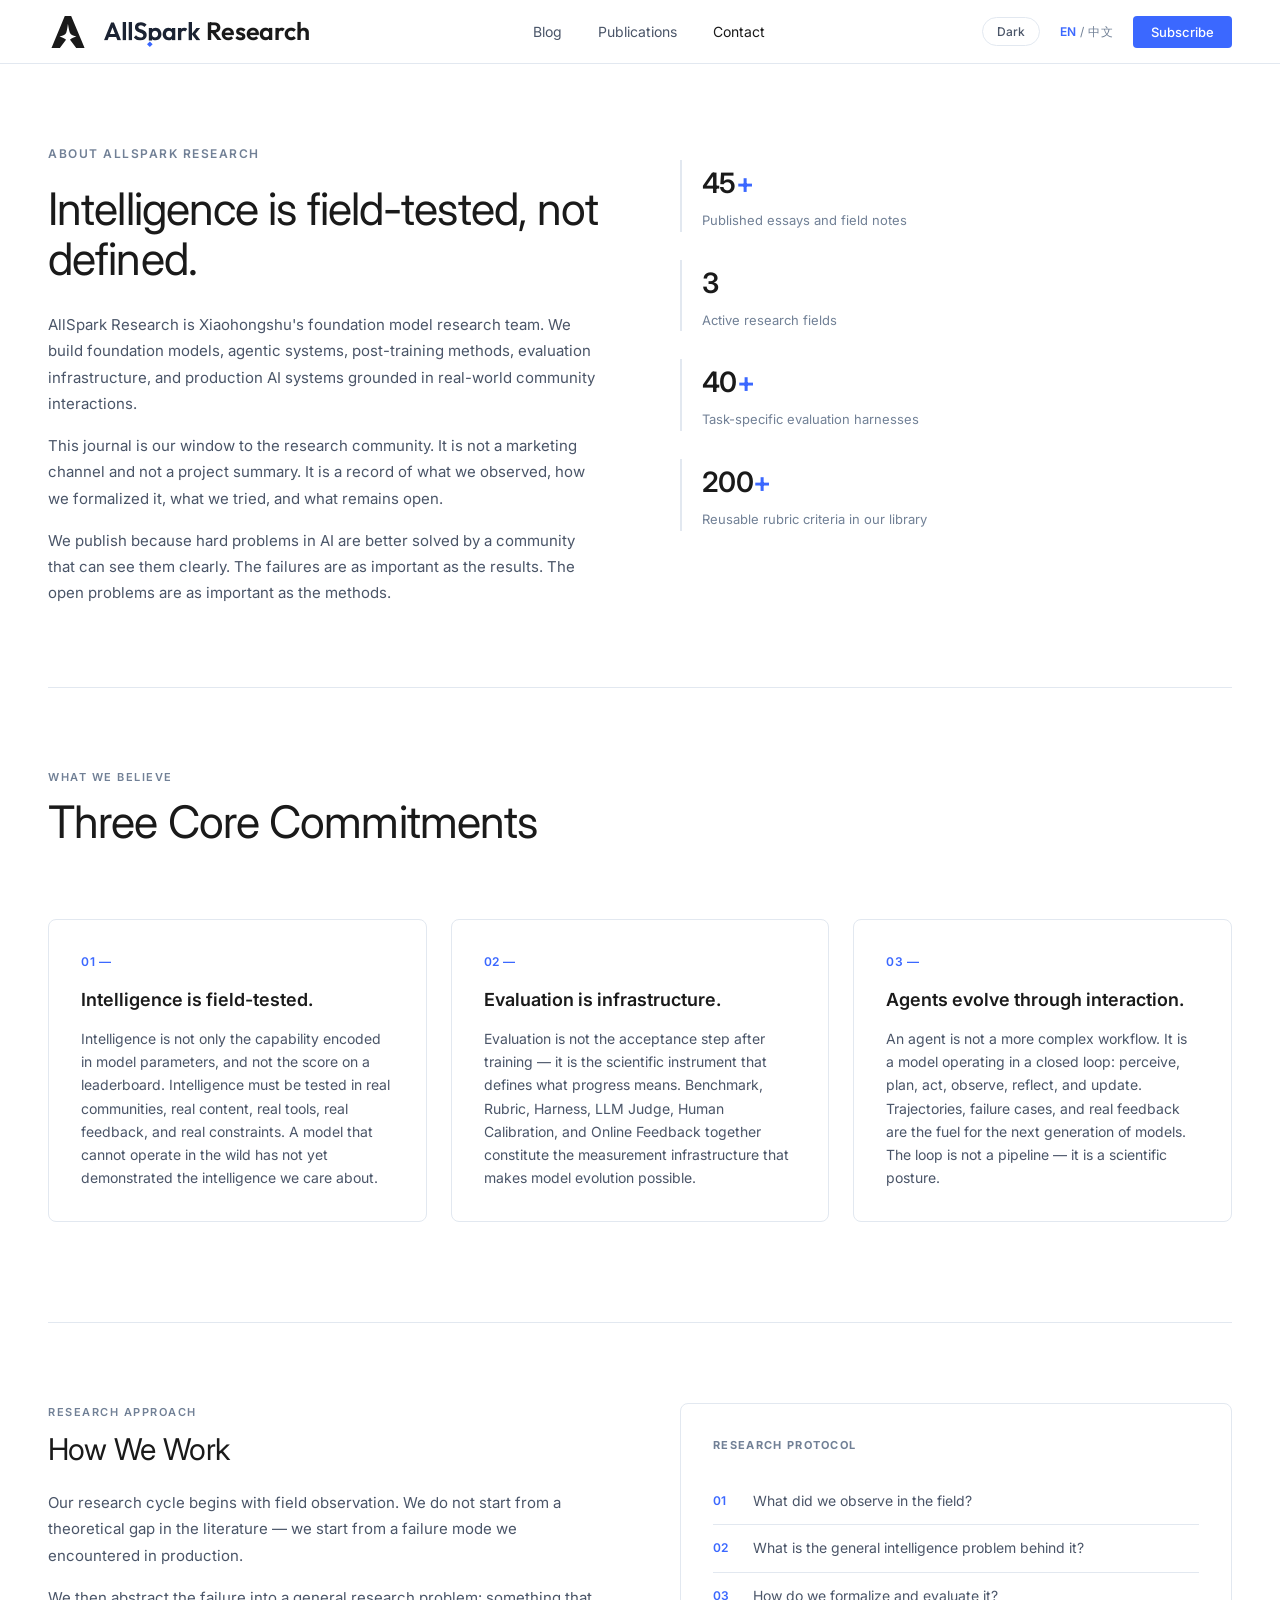
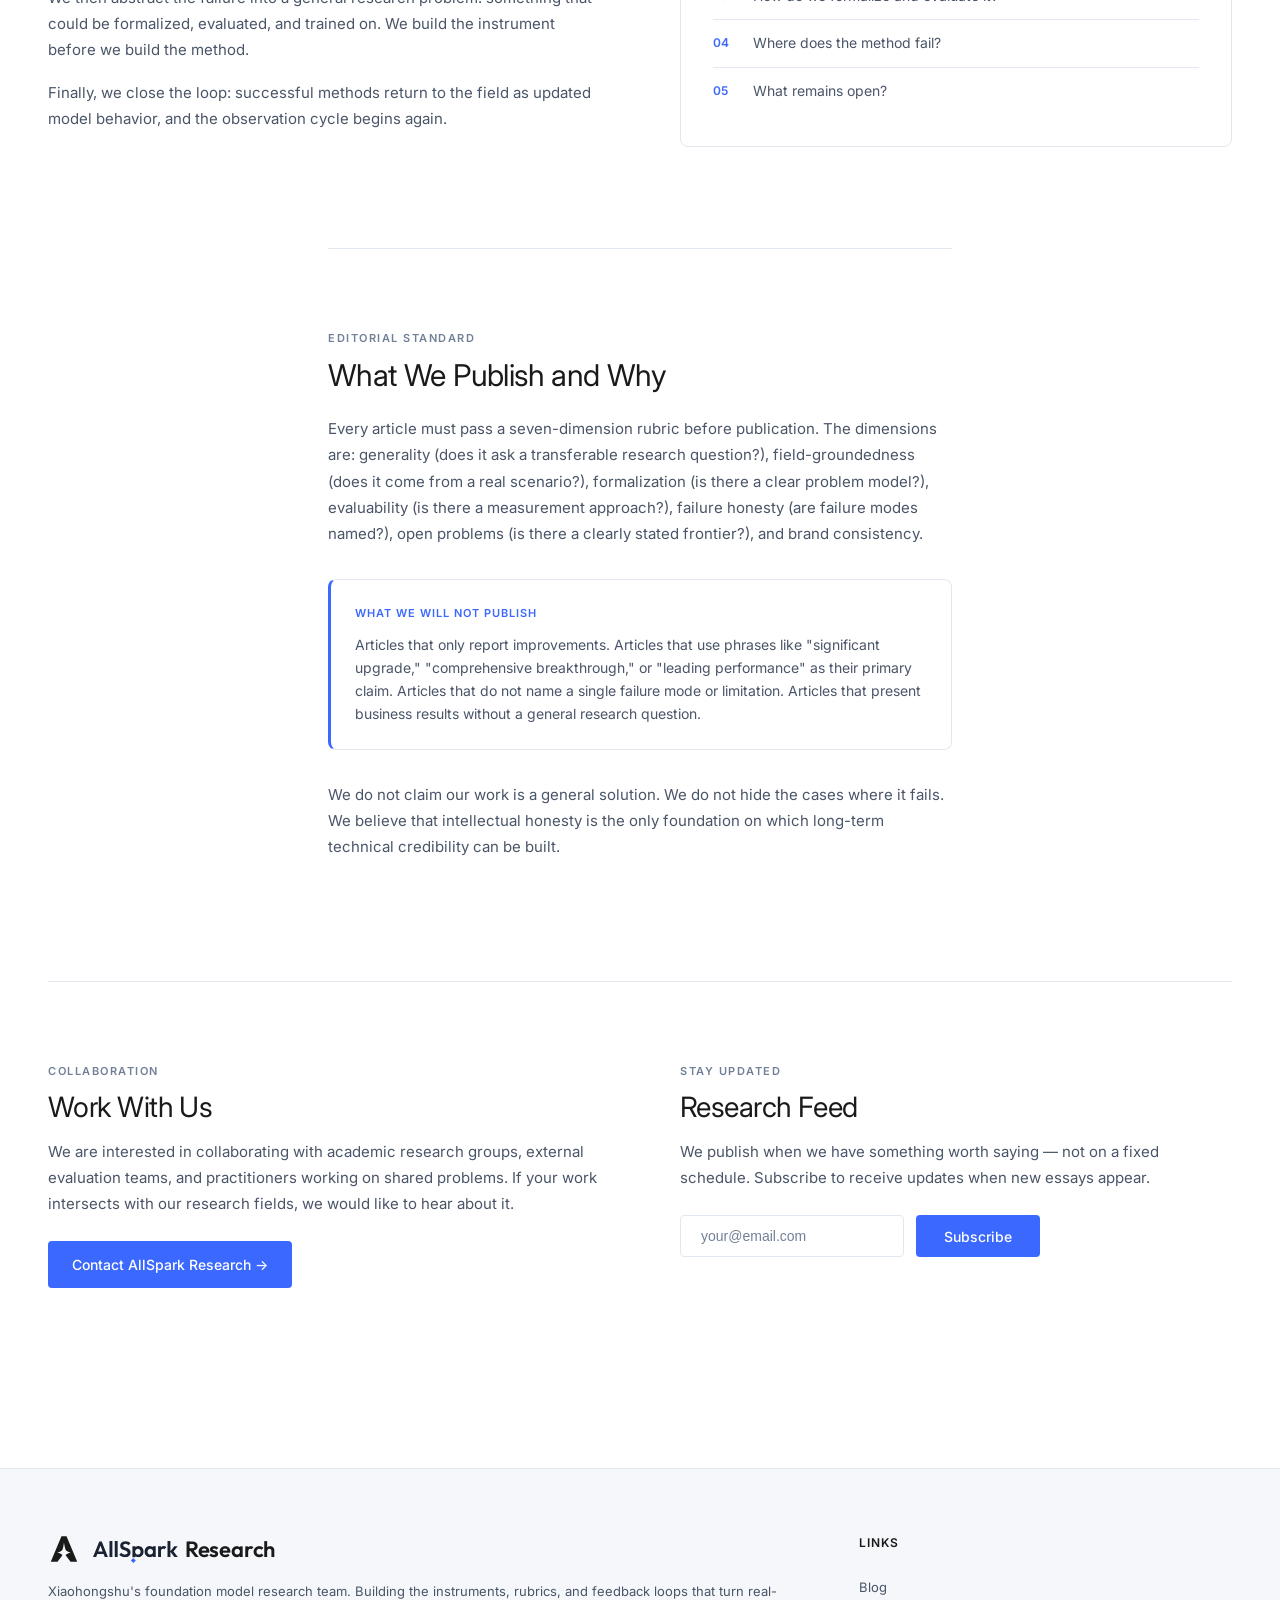
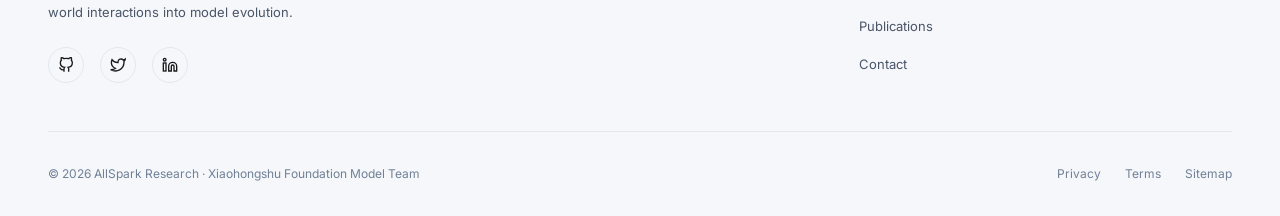
==== about.html @ dab28886 "Initial release of AllSpark Research blog" ====
<!DOCTYPE html>
<html lang="en">
<head>
  <meta http-equiv="Cache-Control" content="no-cache, no-store, must-revalidate" />
  <meta http-equiv="Pragma" content="no-cache" />
  <meta http-equiv="Expires" content="0" />
  <meta charset="UTF-8" />
  <meta name="viewport" content="width=device-width, initial-scale=1.0" />
  <title data-i18n="about.title">About — AllSpark Research</title>
  <link rel="stylesheet" href="style.css?v=1787644916116" />
  <link rel="icon" type="image/svg+xml" href="favicon.svg?v=1787295424726" />
  <style>
    /* Mission Hero */
    .about-mission {
      max-width: var(--page-w);
      margin: 0 auto;
      padding: calc(var(--nav-h) + 80px) 48px 80px;
      display: grid;
      grid-template-columns: 1fr 1fr;
      gap: 80px;
      align-items: start;
    }
    .mission-eyebrow {
      font-size: 12px;
      font-weight: 600;
      letter-spacing: 1.5px;
      text-transform: uppercase;
      color: var(--text-muted);
      margin-bottom: 20px;
    }
    .mission-title {
      font-size: clamp(32px, 3.5vw, 48px);
      font-weight: 400;
      line-height: 1.12;
      letter-spacing: -0.02em;
      margin-bottom: 28px;
    }
    .mission-body {
      font-size: 15px;
      color: var(--text-secondary);
      line-height: 1.75;
    }
    .mission-body p { margin-bottom: 16px; }
    .mission-body p:last-child { margin-bottom: 0; }

    .mission-stats {
      display: flex;
      flex-direction: column;
      gap: 28px;
      padding-top: 16px;
    }
    .stat-item {
      padding-left: 20px;
      border-left: 2px solid var(--border-color);
    }
    .stat-num {
      font-size: 28px;
      font-weight: 600;
      color: var(--text-primary);
      letter-spacing: -0.02em;
      margin-bottom: 4px;
    }
    .stat-num span { color: var(--accent); }
    .stat-label {
      font-size: 13px;
      color: var(--text-muted);
    }

    /* Commitments */
    .commitments-grid {
      display: grid;
      grid-template-columns: repeat(3, 1fr);
      gap: 24px;
    }
    .commitment-card {
      background: var(--bg-card);
      border: 1px solid var(--border-color);
      padding: 32px;
      border-radius: 8px;
      transition: all 0.3s;
    }
    .commitment-card:hover {
      border-color: var(--accent);
      transform: translateY(-2px);
    }
    .commitment-num {
      font-size: 12px;
      font-weight: 600;
      color: var(--accent);
      margin-bottom: 16px;
      letter-spacing: 0.5px;
    }
    .commitment-title {
      font-size: 18px;
      font-weight: 600;
      color: var(--text-primary);
      margin-bottom: 16px;
      line-height: 1.3;
    }
    .commitment-text {
      font-size: 14px;
      color: var(--text-secondary);
      line-height: 1.65;
    }

    /* Research Approach */
    .approach-section {
      max-width: var(--page-w);
      margin: 0 auto;
      padding: 0 48px 100px;
    }
    .approach-grid {
      display: grid;
      grid-template-columns: 1fr 1fr;
      gap: 80px;
    }
    .approach-text {
      font-size: 15px;
      color: var(--text-secondary);
      line-height: 1.75;
      margin-bottom: 16px;
    }
    .protocol-box {
      background: var(--bg-card);
      border: 1px solid var(--border-color);
      border-radius: 8px;
      padding: 32px;
    }
    .protocol-title {
      font-size: 11px;
      font-weight: 700;
      letter-spacing: 0.12em;
      text-transform: uppercase;
      color: var(--text-muted);
      margin-bottom: 24px;
    }
    .protocol-step {
      display: flex;
      gap: 16px;
      align-items: flex-start;
      padding: 12px 0;
    }
    .protocol-step + .protocol-step {
      border-top: 1px solid var(--border-color);
    }
    .step-num {
      font-size: 12px;
      font-weight: 600;
      color: var(--accent);
      min-width: 24px;
      margin-top: 1px;
    }
    .step-text {
      font-size: 14px;
      color: var(--text-secondary);
      line-height: 1.6;
    }

    /* Writing Standards */
    .standards-section {
      max-width: 720px;
      margin: 0 auto;
      padding: 0 48px 100px;
    }
    .standards-text {
      font-size: 15px;
      color: var(--text-secondary);
      line-height: 1.75;
      margin-bottom: 20px;
    }
    .callout {
      margin: 32px 0;
      padding: 24px;
      background: var(--bg-card);
      border: 1px solid var(--border-color);
      border-radius: 8px;
      border-left: 3px solid var(--accent);
    }
    .callout-label {
      font-size: 11px;
      font-weight: 600;
      letter-spacing: 1px;
      text-transform: uppercase;
      color: var(--accent);
      margin-bottom: 10px;
    }
    .callout-text {
      font-size: 14px;
      color: var(--text-secondary);
      line-height: 1.65;
    }

    /* Contact Section */
    .contact-section {
      max-width: var(--page-w);
      margin: 0 auto;
      padding: 0 48px 100px;
    }
    .contact-grid {
      display: grid;
      grid-template-columns: 1fr 1fr;
      gap: 80px;
    }
    .contact-text {
      font-size: 15px;
      color: var(--text-secondary);
      line-height: 1.75;
      margin-bottom: 24px;
    }

    @media (max-width: 1024px) {
      .about-mission { grid-template-columns: 1fr; }
      .commitments-grid { grid-template-columns: 1fr; }
      .approach-grid { grid-template-columns: 1fr; }
      .contact-grid { grid-template-columns: 1fr; }
    }
    @media (max-width: 768px) {
      .about-mission, .approach-section, .standards-section, .contact-section {
        padding-left: 24px;
        padding-right: 24px;
      }
    }
  </style>
</head>
<body>

<!-- ── Navigation ─────────────────────────────────────── -->
<nav class="nav">
  <a class="nav-logo" href="index.html">
    <span class="brand-logo nav-logo-svg"></span>
    <span class="brand-wordmark"></span>
    <span class="brand-suffix">Research</span>
  </a>
  <ul class="nav-links">
    <li><a href="field-notes.html" data-i18n="nav.blog">Blog</a></li>
    <li><a href="publications.html" data-i18n="nav.publications">Publications</a></li>
    <li><a href="about.html#contact" class="active" data-i18n="nav.contact">Contact</a></li>
  </ul>
  <div class="nav-actions">
    <button class="theme-toggle" id="theme-toggle">Light</button>
    <div class="nav-lang" id="lang-toggle"><span class="en active">EN</span> / <span class="zh">中文</span></div>
    <button class="btn-primary" style="padding: 8px 18px; font-size: 13px;" data-i18n="nav.subscribe">Subscribe</button>
  </div>
</nav>

<!-- ── Mission ────────────────────────────────────────── -->
<div class="about-mission">
  <div>
    <div class="mission-eyebrow" data-i18n="about.eyebrow">About AllSpark Research</div>
    <h1 class="mission-title" data-i18n="about.mission.title">Intelligence is field-tested, not defined.</h1>
    <div class="mission-body">
      <p data-i18n="about.mission.p1">
        AllSpark Research is Xiaohongshu's foundation model research team. We build
        foundation models, agentic systems, post-training methods, evaluation infrastructure,
        and production AI systems grounded in real-world community interactions.
      </p>
      <p data-i18n="about.mission.p2">
        This journal is our window to the research community. It is not a marketing channel
        and not a project summary. It is a record of what we observed, how we formalized it,
        what we tried, and what remains open.
      </p>
      <p data-i18n="about.mission.p3">
        We publish because hard problems in AI are better solved by a community that can see
        them clearly. The failures are as important as the results. The open problems are as
        important as the methods.
      </p>
    </div>
  </div>
  <div class="mission-stats">
    <div class="stat-item">
      <div class="stat-num">45<span>+</span></div>
      <div class="stat-label" data-i18n="about.stat1.label">Published essays and field notes</div>
    </div>
    <div class="stat-item">
      <div class="stat-num">3</div>
      <div class="stat-label" data-i18n="about.stat2.label">Active research fields</div>
    </div>
    <div class="stat-item">
      <div class="stat-num">40<span>+</span></div>
      <div class="stat-label" data-i18n="about.stat3.label">Task-specific evaluation harnesses</div>
    </div>
    <div class="stat-item">
      <div class="stat-num">200<span>+</span></div>
      <div class="stat-label" data-i18n="about.stat4.label">Reusable rubric criteria in our library</div>
    </div>
  </div>
</div>

<!-- ── Three Core Commitments ─────────────────────────── -->
<section class="section" style="padding-top:0;">
  <hr class="divider" style="margin-bottom:80px;">
  <div class="section-header">
    <div>
      <div class="section-label" data-i18n="about.commitments.label">What We Believe</div>
      <h2 class="section-title" data-i18n="about.commitments.title">Three Core Commitments</h2>
    </div>
  </div>

  <div class="commitments-grid">
    <div class="commitment-card">
      <div class="commitment-num">01 —</div>
      <div class="commitment-title" data-i18n="about.c1.title">Intelligence is field-tested.</div>
      <div class="commitment-text" data-i18n="about.c1.text">
        Intelligence is not only the capability encoded in model parameters, and not the score on a leaderboard.
        Intelligence must be tested in real communities, real content, real tools, real feedback, and real constraints.
        A model that cannot operate in the wild has not yet demonstrated the intelligence we care about.
      </div>
    </div>
    <div class="commitment-card">
      <div class="commitment-num">02 —</div>
      <div class="commitment-title" data-i18n="about.c2.title">Evaluation is infrastructure.</div>
      <div class="commitment-text" data-i18n="about.c2.text">
        Evaluation is not the acceptance step after training — it is the scientific instrument that defines
        what progress means. Benchmark, Rubric, Harness, LLM Judge, Human Calibration, and Online Feedback
        together constitute the measurement infrastructure that makes model evolution possible.
      </div>
    </div>
    <div class="commitment-card">
      <div class="commitment-num">03 —</div>
      <div class="commitment-title" data-i18n="about.c3.title">Agents evolve through interaction.</div>
      <div class="commitment-text" data-i18n="about.c3.text">
        An agent is not a more complex workflow. It is a model operating in a closed loop: perceive, plan,
        act, observe, reflect, and update. Trajectories, failure cases, and real feedback are the fuel for
        the next generation of models. The loop is not a pipeline — it is a scientific posture.
      </div>
    </div>
  </div>
</section>

<!-- ── Research Approach ──────────────────────────────── -->
<div class="approach-section">
  <hr class="divider" style="margin-bottom:80px;">
  <div class="approach-grid">
    <div>
      <div class="section-label" data-i18n="about.approach.label">Research Approach</div>
      <h2 class="section-title" style="font-size:30px;margin-bottom:24px;" data-i18n="about.approach.title">How We Work</h2>
      <p class="approach-text" data-i18n="about.approach.p1">
        Our research cycle begins with field observation. We do not start from a theoretical
        gap in the literature — we start from a failure mode we encountered in production.
      </p>
      <p class="approach-text" data-i18n="about.approach.p2">
        We then abstract the failure into a general research problem: something that could be
        formalized, evaluated, and trained on. We build the instrument before we build the method.
      </p>
      <p class="approach-text" data-i18n="about.approach.p3">
        Finally, we close the loop: successful methods return to the field as updated model
        behavior, and the observation cycle begins again.
      </p>
    </div>
    <div>
      <div class="protocol-box">
        <div class="protocol-title" data-i18n="about.protocol.title">Research Protocol</div>
        <div class="protocol-step">
          <div class="step-num">01</div>
          <div class="step-text" data-i18n="about.protocol.s1">What did we observe in the field?</div>
        </div>
        <div class="protocol-step">
          <div class="step-num">02</div>
          <div class="step-text" data-i18n="about.protocol.s2">What is the general intelligence problem behind it?</div>
        </div>
        <div class="protocol-step">
          <div class="step-num">03</div>
          <div class="step-text" data-i18n="about.protocol.s3">How do we formalize and evaluate it?</div>
        </div>
        <div class="protocol-step">
          <div class="step-num">04</div>
          <div class="step-text" data-i18n="about.protocol.s4">Where does the method fail?</div>
        </div>
        <div class="protocol-step">
          <div class="step-num">05</div>
          <div class="step-text" data-i18n="about.protocol.s5">What remains open?</div>
        </div>
      </div>
    </div>
  </div>
</div>

<!-- ── Writing Standards ──────────────────────────────── -->
<div class="standards-section">
  <hr class="divider" style="margin-bottom:80px;">
  <div class="section-label" data-i18n="about.standards.label">Editorial Standard</div>
  <h2 class="section-title" style="font-size:30px;margin-bottom:24px;" data-i18n="about.standards.title">What We Publish and Why</h2>

  <p class="standards-text" data-i18n="about.standards.p1">
    Every article must pass a seven-dimension rubric before publication. The dimensions are:
    generality (does it ask a transferable research question?), field-groundedness (does it come
    from a real scenario?), formalization (is there a clear problem model?), evaluability (is
    there a measurement approach?), failure honesty (are failure modes named?), open problems
    (is there a clearly stated frontier?), and brand consistency.
  </p>

  <div class="callout">
    <div class="callout-label" data-i18n="about.standards.callout.label">What We Will Not Publish</div>
    <p class="callout-text" data-i18n="about.standards.callout.text">
      Articles that only report improvements. Articles that use phrases like "significant
      upgrade," "comprehensive breakthrough," or "leading performance" as their primary
      claim. Articles that do not name a single failure mode or limitation. Articles that
      present business results without a general research question.
    </p>
  </div>

  <p class="standards-text" data-i18n="about.standards.p2">
    We do not claim our work is a general solution. We do not hide the cases where it fails.
    We believe that intellectual honesty is the only foundation on which long-term technical
    credibility can be built.
  </p>
</div>

<!-- ── Contact & Subscribe ────────────────────────────── -->
<div class="contact-section" id="contact">
  <hr class="divider" style="margin-bottom:80px;">
  <div class="contact-grid">
    <div>
      <div class="section-label" data-i18n="about.contact.label1">Collaboration</div>
      <h2 class="section-title" style="font-size:28px;margin-bottom:16px;" data-i18n="about.contact.title1">Work With Us</h2>
      <p class="contact-text" data-i18n="about.contact.p1">
        We are interested in collaborating with academic research groups, external evaluation
        teams, and practitioners working on shared problems. If your work intersects with our
        research fields, we would like to hear about it.
      </p>
      <a href="mailto:allspark-research@xiaohongshu.com" class="btn-primary" data-i18n="about.contact.btn">
        Contact AllSpark Research →
      </a>
    </div>
    <div>
      <div class="section-label" data-i18n="about.contact.label2">Stay Updated</div>
      <h2 class="section-title" style="font-size:28px;margin-bottom:16px;" data-i18n="about.contact.title2">Research Feed</h2>
      <p class="contact-text" data-i18n="about.contact.p2">
        We publish when we have something worth saying — not on a fixed schedule. Subscribe
        to receive updates when new essays appear.
      </p>
      <div class="subscribe-form" style="max-width:360px;">
        <input type="email" class="subscribe-input" placeholder="your@email.com" data-i18n-attr="placeholder:about.contact.placeholder">
        <button class="subscribe-btn" data-i18n="about.contact.subscribe">Subscribe</button>
      </div>
    </div>
  </div>
</div>

<!-- ── Footer ──────────────────────────────────────────── -->
<footer class="footer">
  <div class="footer-grid">
    <div>
      <div class="footer-brand">
        <span class="brand-logo footer-logo-svg"></span>
        <span class="brand-wordmark"></span>
        <span class="brand-suffix">Research</span>
      </div>
      <p class="footer-about" data-i18n="footer.about">
        Xiaohongshu's foundation model research team. Building the instruments, rubrics, and feedback loops that turn real-world interactions into model evolution.
      </p>
      <div class="footer-social">
        <a href="#" aria-label="GitHub">
          <svg width="16" height="16" viewBox="0 0 24 24" fill="none" stroke="currentColor" stroke-width="2"><path d="M9 19c-5 1.5-5-2.5-7-3m14 6v-3.87a3.37 3.37 0 0 0-.94-2.61c3.14-.35 6.44-1.54 6.44-7A5.44 5.44 0 0 0 20 4.77 5.07 5.07 0 0 0 19.91 1S18.73.65 16 2.48a13.38 13.38 0 0 0-7 0C6.27.65 5.09 1 5.09 1A5.07 5.07 0 0 0 5 4.77a5.44 5.44 0 0 0-1.5 3.78c0 5.42 3.3 6.61 6.44 7A3.37 3.37 0 0 0 9 18.13V22"/></svg>
        </a>
        <a href="#" aria-label="Twitter">
          <svg width="16" height="16" viewBox="0 0 24 24" fill="none" stroke="currentColor" stroke-width="2"><path d="M23 3a10.9 10.9 0 0 1-3.14 1.53 4.48 4.48 0 0 0-7.86 3v1A10.66 10.66 0 0 1 3 4s-4 9 5 13a11.64 11.64 0 0 1-7 2c9 5 20 0 20-11.5a4.5 4.5 0 0 0-.08-.83A7.72 7.72 0 0 0 23 3z"/></svg>
        </a>
        <a href="#" aria-label="LinkedIn">
          <svg width="16" height="16" viewBox="0 0 24 24" fill="none" stroke="currentColor" stroke-width="2"><path d="M16 8a6 6 0 0 1 6 6v7h-4v-7a2 2 0 0 0-2-2 2 2 0 0 0-2 2v7h-4v-7a6 6 0 0 1 6-6z"/><rect x="2" y="9" width="4" height="12"/><circle cx="4" cy="4" r="2"/></svg>
        </a>
      </div>
    </div>
    <div>
      <div class="footer-col-title" data-i18n="footer.links">Links</div>
      <ul class="footer-links">
        <li><a href="field-notes.html" data-i18n="footer.blog">Blog</a></li>
        <li><a href="publications.html" data-i18n="footer.publications">Publications</a></li>
        <li><a href="mailto:allspark-research@xiaohongshu.com" data-i18n="footer.contact">Contact</a></li>
      </ul>
    </div>
  </div>
  <div class="footer-bottom">
    <span data-i18n="footer.copyright">© 2026 AllSpark Research · Xiaohongshu Foundation Model Team</span>
    <div class="footer-bottom-links">
      <a href="#" data-i18n="footer.privacy">Privacy</a>
      <a href="#" data-i18n="footer.terms">Terms</a>
      <a href="#" data-i18n="footer.sitemap">Sitemap</a>
    </div>
  </div>
</footer>

<script src="constellation-viz.js"></script>
<script src="i18n.js?v=1792631698000"></script>
<script src="main.js?v=1787295424726"></script>
<script src="logos.js?v=1787644916116"></script>
</body>
</html>
---- style.css ----
/* =============================================
   AllSpark Research — New Design System
   Theme: Dark (Primary) / Light (Secondary)
   ============================================= */

@import url('https://fonts.googleapis.com/css2?family=Inter:wght@300;400;500;600;700&display=swap');
@import url('https://fonts.googleapis.com/css2?family=Outfit:wght@400;500;600;700&display=swap');

/* ─── Theme Variables ─────────────────────────── */
:root {
  /* Dark Theme (Default) */
  --bg-primary: #0B0F14;
  --bg-secondary: #0F1124;
  --bg-card: #1A2233;
  --bg-card-hover: #243044;
  --border-color: #2A3547;
  --text-primary: #FFFFFF;
  --text-secondary: #D3E7E8;
  --text-muted: #8B9BAF;
  --accent: #3B68FF;
  --accent-light: #4EC8FF;
  --accent-glow: rgba(59, 104, 255, 0.3);
  --node-color: #4EC8FF;
  --line-color: rgba(78, 200, 255, 0.3);
  --serif: Georgia, serif;
  --sans: 'Inter', system-ui, -apple-system, sans-serif;
  --mono: 'JetBrains Mono', 'Fira Code', monospace;
  --nav-h: 64px;
  --content-w: 760px;
  --wide-w: 1040px;
  --page-w: 1280px;
}

:root.light {
  --bg-primary: #FFFFFF;
  --bg-secondary: #F5F7FA;
  --bg-card: #FFFFFF;
  --bg-card-hover: #F0F4F8;
  --border-color: #E2E8F0;
  --text-primary: #1A1A1A;
  --text-secondary: #4A5568;
  --text-muted: #718096;
  --accent: #3B68FF;
  --accent-light: #2B5AE0;
  --accent-glow: rgba(59, 104, 255, 0.15);
  --node-color: #3B68FF;
  --line-color: rgba(59, 104, 255, 0.2);
}

/* ─── Reset & Base ─────────────────────────────── */
*, *::before, *::after { box-sizing: border-box; margin: 0; padding: 0; }

html { scroll-behavior: smooth; font-size: 16px; }

body {
  font-family: var(--sans);
  background: var(--bg-primary);
  color: var(--text-primary);
  line-height: 1.65;
  -webkit-font-smoothing: antialiased;
  transition: background 0.3s, color 0.3s;
}

a { color: inherit; text-decoration: none; transition: color 0.2s; }
a:hover { color: var(--accent); }

img { max-width: 100%; display: block; }

button { cursor: pointer; font-family: inherit; }

/* ─── Navigation ───────────────────────────────── */
.nav {
  position: fixed;
  top: 0; left: 0; right: 0;
  height: var(--nav-h);
  background: rgba(11, 15, 20, 0.85);
  backdrop-filter: blur(12px);
  border-bottom: 1px solid var(--border-color);
  z-index: 100;
  display: flex;
  align-items: center;
  justify-content: space-between;
  padding: 0 48px;
  transition: background 0.3s;
}

:root.light .nav {
  background: rgba(255, 255, 255, 0.9);
}

.nav-logo {
  display: flex;
  align-items: center;
  gap: 0;
  font-weight: 600;
  font-size: 18px;
  letter-spacing: 0.3px;
  color: var(--text-primary);
}
.nav-logo:hover { color: var(--text-primary); }

.nav-logo svg {
  width: 28px;
  height: 28px;
}

.nav-links {
  display: flex;
  gap: 36px;
  list-style: none;
}

.nav-links a {
  font-size: 14px;
  font-weight: 400;
  color: var(--text-secondary);
  transition: color 0.2s;
}
.nav-links a:hover,
.nav-links a.active { color: var(--text-primary); }

.nav-actions {
  display: flex;
  align-items: center;
  gap: 20px;
}

.theme-toggle {
  background: transparent;
  border: 1px solid var(--border-color);
  color: var(--text-secondary);
  padding: 6px 14px;
  border-radius: 20px;
  font-size: 12px;
  font-weight: 500;
  cursor: pointer;
  transition: all 0.2s;
}
.theme-toggle:hover {
  border-color: var(--accent);
  color: var(--accent);
}

.nav-lang {
  font-size: 12px;
  color: var(--text-muted);
  letter-spacing: 0.5px;
  cursor: pointer;
  user-select: none;
}
.nav-lang span { color: var(--text-muted); transition: color 0.2s; }
.nav-lang span.active { color: var(--accent); font-weight: 600; }

/* ─── Hero Section ─────────────────────────────── */
.hero {
  min-height: 100vh;
  padding-top: var(--nav-h);
  display: flex;
  align-items: center;
  position: relative;
  overflow: hidden;
}

.hero-bg {
  position: absolute;
  inset: 0;
  z-index: 0;
}

#constellation-canvas {
  width: 100%;
  height: 100%;
}

/* Hero background animation toggle */
.anim-controls {
  position: absolute;
  left: 32px;
  bottom: 28px;
  z-index: 3;
  display: flex;
  gap: 10px;
}
.anim-toggle {
  z-index: 3;
  display: inline-flex;
  align-items: center;
  gap: 8px;
  padding: 7px 14px;
  background: rgba(20, 28, 42, 0.55);
  border: 1px solid var(--border-color);
  border-radius: 20px;
  color: var(--text-secondary);
  font-size: 12px;
  font-weight: 500;
  cursor: pointer;
  backdrop-filter: blur(6px);
  transition: all 0.2s;
}
.anim-toggle:hover { border-color: var(--accent); color: var(--text-primary); }
.anim-dot {
  width: 7px; height: 7px;
  border-radius: 50%;
  background: var(--accent);
  box-shadow: 0 0 6px var(--accent);
  transition: all 0.2s;
}
.anim-toggle[aria-pressed="false"] .anim-dot {
  background: var(--text-muted);
  box-shadow: none;
}
:root.light .anim-toggle { background: rgba(255,255,255,0.7); }
@media (max-width: 768px) { .anim-controls { left: 20px; bottom: 20px; flex-wrap: wrap; } }

/* Unit-distance graph caption */
.udg-caption {
  position: absolute;
  right: 32px;
  bottom: 28px;
  z-index: 3;
  max-width: 340px;
  text-align: right;
  display: flex;
  flex-direction: column;
  gap: 4px;
  pointer-events: none;
}
.udg-caption-title {
  font-size: 11px;
  font-weight: 600;
  letter-spacing: 1.5px;
  text-transform: uppercase;
  color: var(--accent-light);
}
.udg-caption-formula {
  font-family: var(--mono);
  font-size: 11px;
  color: var(--text-secondary);
  opacity: 0.75;
}
.udg-caption-formula sup { font-size: 8px; }
.udg-caption-note {
  font-size: 10.5px;
  line-height: 1.5;
  color: var(--text-muted);
  opacity: 0.85;
}
@media (max-width: 900px) {
  .udg-caption { display: none; }
}

.hero-content {
  position: relative;
  z-index: 2;
  max-width: var(--page-w);
  margin: 0 auto;
  padding: 80px 48px;
  width: 100%;
}

/* Animation OFF: blank background — centered, single-line title, balanced */
.hero.hero-centered .hero-content {
  display: flex;
  flex-direction: column;
  align-items: center;
  text-align: center;
}
.hero.hero-centered .hero-eyebrow { justify-content: center; }
/* Collapse the two-line title into one centered line */
.hero.hero-centered .hero-title br { display: none; }
.hero.hero-centered .hero-title {
  font-size: clamp(44px, 5vw, 72px);
  white-space: nowrap;
}
.hero.hero-centered .hero-subtitle,
.hero.hero-centered .hero-desc { max-width: 640px; margin-left: auto; margin-right: auto; }
.hero.hero-centered .hero-actions { justify-content: center; }

.hero-grid {
  display: grid;
  grid-template-columns: 1fr 1fr;
  gap: 80px;
  align-items: center;
}

.hero-eyebrow {
  font-size: 12px;
  font-weight: 500;
  letter-spacing: 1.5px;
  text-transform: uppercase;
  color: var(--text-muted);
  margin-bottom: 24px;
  display: flex;
  align-items: center;
  gap: 12px;
}

.hero-eyebrow .divider {
  width: 4px;
  height: 4px;
  background: var(--accent);
  border-radius: 50%;
}

.hero-title {
  font-size: clamp(48px, 6vw, 80px);
  font-weight: 400;
  line-height: 1.1;
  letter-spacing: -0.02em;
  margin-bottom: 28px;
  font-family: var(--sans);
}

.hero-subtitle {
  font-size: 16px;
  color: var(--text-secondary);
  line-height: 1.6;
  margin-bottom: 16px;
  max-width: 480px;
}

.hero-desc {
  font-size: 14px;
  color: var(--text-muted);
  line-height: 1.6;
  margin-bottom: 40px;
  max-width: 480px;
}

.hero-actions {
  display: flex;
  gap: 20px;
  flex-wrap: wrap;
}

.btn-primary {
  display: inline-flex;
  align-items: center;
  gap: 8px;
  background: var(--accent);
  color: #fff;
  font-size: 14px;
  font-weight: 500;
  padding: 12px 24px;
  border-radius: 4px;
  border: none;
  cursor: pointer;
  transition: all 0.2s;
  text-decoration: none;
}
.btn-primary:hover {
  background: var(--accent-light);
  color: #fff;
  transform: translateY(-1px);
  box-shadow: 0 4px 12px var(--accent-glow);
}

.btn-secondary {
  display: inline-flex;
  align-items: center;
  gap: 8px;
  background: transparent;
  color: var(--text-primary);
  font-size: 14px;
  font-weight: 500;
  padding: 12px 24px;
  border-radius: 4px;
  border: 1px solid var(--border-color);
  cursor: pointer;
  transition: all 0.2s;
  text-decoration: none;
}
.btn-secondary:hover {
  border-color: var(--accent);
  color: var(--accent);
}

.hero-features {
  display: flex;
  gap: 48px;
  margin-top: 64px;
  padding-top: 40px;
  border-top: 1px solid var(--border-color);
}

.feature-item {
  display: flex;
  gap: 16px;
  align-items: flex-start;
}

.feature-icon {
  width: 48px;
  height: 48px;
  flex-shrink: 0;
  display: flex;
  align-items: center;
  justify-content: center;
}

.feature-icon svg {
  width: 32px;
  height: 32px;
}

.feature-text {
  font-size: 13px;
  color: var(--text-secondary);
  line-height: 1.5;
}

.feature-label {
  font-weight: 600;
  color: var(--text-primary);
  display: block;
  margin-bottom: 4px;
  font-size: 12px;
  text-transform: uppercase;
  letter-spacing: 0.5px;
}

/* ─── Section Layout ───────────────────────────── */
.section {
  max-width: var(--page-w);
  margin: 0 auto;
  padding: 100px 48px;
}

.section-header {
  display: flex;
  justify-content: space-between;
  align-items: flex-end;
  margin-bottom: 56px;
  gap: 40px;
}

.section-label {
  font-size: 11px;
  font-weight: 600;
  letter-spacing: 1.5px;
  text-transform: uppercase;
  color: var(--text-muted);
  margin-bottom: 12px;
}

.section-title {
  font-size: clamp(32px, 3.5vw, 48px);
  font-weight: 400;
  letter-spacing: -0.02em;
  line-height: 1.1;
  margin-bottom: 16px;
}

.section-subtitle {
  font-size: 15px;
  color: var(--text-secondary);
  max-width: 520px;
  line-height: 1.6;
}

.view-all {
  color: var(--accent);
  font-size: 14px;
  font-weight: 500;
  display: inline-flex;
  align-items: center;
  gap: 6px;
  transition: gap 0.2s;
}
.view-all:hover { gap: 10px; }

/* ─── Research Fields Grid ────────────────────── */
.fields-grid {
  display: grid;
  grid-template-columns: repeat(3, 1fr);
  gap: 20px;
}

.field-card {
  background: var(--bg-card);
  border: 1px solid var(--border-color);
  padding: 32px;
  border-radius: 8px;
  transition: all 0.3s;
  cursor: pointer;
  position: relative;
  overflow: hidden;
}

.field-card::before {
  content: '';
  position: absolute;
  top: 0;
  left: 0;
  right: 0;
  height: 2px;
  background: linear-gradient(90deg, var(--accent), var(--accent-light));
  opacity: 0;
  transition: opacity 0.3s;
}

.field-card:hover {
  border-color: var(--accent);
  transform: translateY(-2px);
  box-shadow: 0 8px 24px rgba(0,0,0,0.3);
}

.field-card:hover::before {
  opacity: 1;
}

.field-icon {
  width: 64px;
  height: 64px;
  margin-bottom: 24px;
  display: flex;
  align-items: center;
  justify-content: center;
}

.field-icon svg {
  width: 56px;
  height: 56px;
}

.field-name {
  font-size: 18px;
  font-weight: 600;
  margin-bottom: 12px;
  color: var(--text-primary);
}

.field-desc {
  font-size: 14px;
  color: var(--text-secondary);
  line-height: 1.6;
  margin-bottom: 24px;
}

.field-meta {
  display: flex;
  justify-content: space-between;
  align-items: center;
  padding-top: 16px;
  border-top: 1px solid var(--border-color);
}

.field-tags {
  display: flex;
  gap: 8px;
  flex-wrap: wrap;
}

.tag {
  font-size: 11px;
  color: var(--text-muted);
  padding: 4px 10px;
  background: var(--bg-secondary);
  border-radius: 12px;
}

.field-link {
  font-size: 13px;
  color: var(--accent);
  font-weight: 500;
  display: inline-flex;
  align-items: center;
  gap: 4px;
}

/* ─── Blog Cards ───────────────────────────────── */
.blog-grid {
  display: grid;
  grid-template-columns: repeat(3, 1fr);
  gap: 24px;
}

.blog-card {
  background: var(--bg-card);
  border: 1px solid var(--border-color);
  border-radius: 8px;
  overflow: hidden;
  transition: all 0.3s;
  cursor: pointer;
  text-decoration: none;
  color: inherit;
  display: flex;
  flex-direction: column;
}

.blog-card:hover {
  border-color: var(--accent);
  transform: translateY(-2px);
  box-shadow: 0 8px 24px rgba(0,0,0,0.3);
}

.blog-card-image {
  height: 180px;
  background: var(--bg-secondary);
  position: relative;
  overflow: hidden;
  display: flex;
  align-items: center;
  justify-content: center;
}

.blog-card-image svg {
  width: 100%;
  height: 100%;
  opacity: 0.6;
}

.blog-card-content {
  padding: 24px;
  display: flex;
  flex-direction: column;
  flex-grow: 1;
}

.blog-card-meta {
  display: flex;
  justify-content: space-between;
  align-items: center;
  margin-bottom: 12px;
  font-size: 11px;
}

.blog-card-type {
  color: var(--accent);
  font-weight: 600;
  text-transform: uppercase;
  letter-spacing: 1px;
}

.blog-card-date {
  color: var(--text-muted);
}

.blog-card-title {
  font-size: 17px;
  font-weight: 600;
  line-height: 1.4;
  margin-bottom: 12px;
  color: var(--text-primary);
}

.blog-card-excerpt {
  font-size: 13px;
  color: var(--text-secondary);
  line-height: 1.6;
  flex-grow: 1;
}

.blog-card-footer {
  margin-top: 20px;
  padding-top: 16px;
  border-top: 1px solid var(--border-color);
}

.read-more {
  color: var(--accent);
  font-size: 13px;
  font-weight: 500;
  display: inline-flex;
  align-items: center;
  gap: 6px;
  transition: gap 0.2s;
}
.read-more:hover { gap: 10px; }

/* ─── Subscribe Section ────────────────────────── */
.subscribe-section {
  background: var(--bg-secondary);
  border: 1px solid var(--border-color);
  border-radius: 12px;
  padding: 56px;
  display: flex;
  justify-content: space-between;
  align-items: center;
  gap: 48px;
  margin-top: 80px;
}

.subscribe-content {
  display: flex;
  gap: 24px;
  align-items: center;
}

.subscribe-icon {
  width: 56px;
  height: 56px;
  flex-shrink: 0;
}

.subscribe-icon svg {
  width: 100%;
  height: 100%;
}
.subscribe-icon .brand-logo { width: 100%; height: 100%; }
.subscribe-icon .brand-logo svg { width: 100%; height: 100%; display: block; }

.subscribe-title {
  font-size: 20px;
  font-weight: 600;
  margin-bottom: 8px;
}

.subscribe-desc {
  font-size: 14px;
  color: var(--text-secondary);
}

.subscribe-form {
  display: flex;
  gap: 12px;
  flex-shrink: 0;
}

.subscribe-input {
  padding: 12px 20px;
  background: var(--bg-primary);
  border: 1px solid var(--border-color);
  border-radius: 4px;
  color: var(--text-primary);
  font-size: 14px;
  width: 280px;
  outline: none;
  transition: border-color 0.2s;
}

.subscribe-input:focus {
  border-color: var(--accent);
}

.subscribe-input::placeholder {
  color: var(--text-muted);
}

.subscribe-btn {
  padding: 12px 28px;
  background: var(--accent);
  color: #fff;
  border: none;
  border-radius: 4px;
  font-size: 14px;
  font-weight: 500;
  cursor: pointer;
  transition: background 0.2s;
}

.subscribe-btn:hover {
  background: var(--accent-light);
}

/* ─── Footer ───────────────────────────────────── */
.footer {
  background: var(--bg-secondary);
  border-top: 1px solid var(--border-color);
  padding: 64px 48px 32px;
  margin-top: 80px;
}

.footer-grid {
  max-width: var(--page-w);
  margin: 0 auto;
  display: grid;
  grid-template-columns: 2fr 1fr;
  gap: 64px;
  margin-bottom: 48px;
}

.footer-brand {
  display: flex;
  align-items: center;
  gap: 12px;
  font-weight: 600;
  font-size: 15px;
  margin-bottom: 16px;
}

.footer-brand svg {
  width: 28px;
  height: 28px;
}

.footer-about {
  font-size: 13px;
  color: var(--text-secondary);
  line-height: 1.6;
  margin-bottom: 24px;
}

.footer-social {
  display: flex;
  gap: 16px;
}

.footer-social a {
  width: 36px;
  height: 36px;
  display: flex;
  align-items: center;
  justify-content: center;
  border: 1px solid var(--border-color);
  border-radius: 50%;
  transition: all 0.2s;
}

.footer-social a:hover {
  border-color: var(--accent);
  color: var(--accent);
}

.footer-col-title {
  font-size: 12px;
  font-weight: 600;
  text-transform: uppercase;
  letter-spacing: 1px;
  margin-bottom: 20px;
  color: var(--text-primary);
}

.footer-links {
  list-style: none;
  display: flex;
  flex-direction: column;
  gap: 12px;
}

.footer-links a {
  font-size: 13px;
  color: var(--text-secondary);
  transition: color 0.2s;
}

.footer-links a:hover {
  color: var(--accent);
}

.footer-bottom {
  max-width: var(--page-w);
  margin: 0 auto;
  padding-top: 32px;
  border-top: 1px solid var(--border-color);
  display: flex;
  justify-content: space-between;
  align-items: center;
  font-size: 12px;
  color: var(--text-muted);
}

.footer-bottom-links {
  display: flex;
  gap: 24px;
}

.footer-bottom-links a {
  color: var(--text-muted);
  transition: color 0.2s;
}

.footer-bottom-links a:hover {
  color: var(--text-primary);
}

/* ─── Divider ──────────────────────────────────── */
.divider {
  border: none;
  border-top: 1px solid var(--border-color);
  margin: 0;
}

/* ─── Utilities ────────────────────────────────── */
.text-accent { color: var(--accent); }
.text-muted { color: var(--text-muted); }

/* Responsive */
@media (max-width: 1024px) {
  .hero-grid { grid-template-columns: 1fr; }
  .fields-grid { grid-template-columns: repeat(2, 1fr); }
  .blog-grid { grid-template-columns: repeat(2, 1fr); }
  .footer-grid { grid-template-columns: repeat(2, 1fr); }
}

@media (max-width: 768px) {
  .nav { padding: 0 24px; }
  .nav-links { display: none; }
  .hero-content { padding: 60px 24px; }
  .hero-features { flex-direction: column; gap: 24px; }
  .section { padding: 60px 24px; }
  .fields-grid { grid-template-columns: 1fr; }
  .blog-grid { grid-template-columns: 1fr; }
  .subscribe-section { flex-direction: column; padding: 32px; }
  .subscribe-form { flex-direction: column; width: 100%; }
  .subscribe-input { width: 100%; }
  .footer-grid { grid-template-columns: 1fr; }
}

/* ─────────────────────────────────────────────────────────
   Homepage scroll-snap (Apple-style full-screen sections)
   Only active when <body class="snap-mode">
   ───────────────────────────────────────────────────────── */
body.snap-mode { overflow: hidden; }

.snap-mode .snap-container {
  height: 100vh;
  height: 100dvh;
  overflow-y: scroll;
  scroll-snap-type: y mandatory;
  scroll-behavior: smooth;
  scrollbar-width: none;         /* Firefox */
}
.snap-mode .snap-container::-webkit-scrollbar { display: none; } /* WebKit */

.snap-mode .snap-section {
  scroll-snap-align: start;
  scroll-snap-stop: always;
  min-height: 100vh;
  min-height: 100dvh;
  display: flex;
  flex-direction: column;
  justify-content: center;
  position: relative;
}

/* Content sections that are padded (fields / blog) need vertical centering
   without their original 100px top/bottom padding forcing overflow. */
.snap-mode .snap-section--pad {
  padding-top: calc(var(--nav-h) + 32px);
  padding-bottom: 48px;
  justify-content: center;
}

/* Hero already has its own layout; keep it filling the screen */
.snap-mode .hero.snap-section { min-height: 100vh; min-height: 100dvh; }

/* Last screen: subscribe centered + footer pinned to bottom */
.snap-mode .snap-section--end {
  justify-content: space-between;
  padding-top: calc(var(--nav-h) + 48px);
}
.snap-mode .snap-section--end .subscribe-section {
  max-width: var(--page-w);
  margin: auto;
  width: 100%;
  padding: 0 48px;
  box-sizing: border-box;
}
.snap-mode .snap-section--end .footer { margin-top: 0; }

/* ─── Dot navigation (right side) ─── */
.snap-dots {
  position: fixed;
  right: 26px;
  top: 50%;
  transform: translateY(-50%);
  z-index: 60;
  display: flex;
  flex-direction: column;
  gap: 14px;
}
body:not(.snap-mode) .snap-dots { display: none; }
.snap-dot {
  width: 9px;
  height: 9px;
  border-radius: 50%;
  border: 1.5px solid var(--text-muted);
  background: transparent;
  cursor: pointer;
  padding: 0;
  transition: all 0.25s ease;
  opacity: 0.55;
}
.snap-dot:hover { opacity: 1; }
.snap-dot.active {
  background: var(--accent);
  border-color: var(--accent);
  opacity: 1;
  transform: scale(1.15);
}

/* Down-chevron hint on hero */
.snap-scroll-hint {
  position: absolute;
  bottom: 28px;
  left: 50%;
  transform: translateX(-50%);
  z-index: 5;
  color: var(--text-muted);
  opacity: 0.6;
  animation: snapBounce 1.8s infinite;
  pointer-events: none;
}
@keyframes snapBounce {
  0%, 100% { transform: translate(-50%, 0); }
  50% { transform: translate(-50%, 8px); }
}

/* Disable snap on small screens & reduced motion — fall back to normal scroll */
@media (max-width: 768px) {
  body.snap-mode { overflow: auto; }
  .snap-mode .snap-container {
    height: auto;
    overflow-y: visible;
    scroll-snap-type: none;
  }
  .snap-mode .snap-section { min-height: auto; display: block; }
  .snap-mode .snap-section--pad { padding: 80px 24px; }
  .snap-dots, .snap-scroll-hint { display: none; }
}
@media (prefers-reduced-motion: reduce) {
  .snap-mode .snap-container { scroll-snap-type: none; scroll-behavior: auto; }
  .snap-scroll-hint { animation: none; }
}

/* ─── Brand logo system (switchable) ─── */
.brand-logo {
  display: inline-flex;
  align-items: center;
  justify-content: center;
  line-height: 0;
}
.nav-logo .brand-logo svg { width: 40px; height: 40px; display: block; }
.footer-brand .brand-logo svg { width: 32px; height: 32px; display: block; }

/* Logo switch button in nav */
.logo-toggle {
  background: transparent;
  border: 1px solid var(--border-color);
  color: var(--text-secondary);
  padding: 6px 12px;
  border-radius: 20px;
  font-size: 12px;
  font-weight: 500;
  cursor: pointer;
  transition: all 0.2s;
  white-space: nowrap;
}
.logo-toggle:hover {
  border-color: var(--accent);
  color: var(--accent);
}

/* Background color used for the V2 spark's inner cutout dot (matches nav bg) */
:root { --bg-nav: #0B0F14; }
:root.light { --bg-nav: #FFFFFF; }

@media (max-width: 768px) {
  .logo-toggle { display: none; }
}

/* ─── V2 hexagon mark: theme-matched dual artwork ─── */
.as-mark-light { display: none; }
.as-mark-dark { display: block; }
:root.light .as-mark-dark { display: none; }
:root.light .as-mark-light { display: block; }

/* ─── Brand wordmark (vector "AllSpark") + suffix ─── */
.nav-logo { text-indent: 0; }
.brand-wordmark {
  display: inline-flex;
  align-items: center;
  height: 18px;
  margin-left: 16px;    /* icon → AllSpark: a bit more breathing room */
}
.brand-wordmark svg {
  height: 25px;            /* visible glyphs occupy ~73% of viewBox height */
  width: auto;
  display: block;
  transform: translateY(3px);  /* drop glyph baseline to match Research text */
}
.brand-suffix {
  font-family: 'Outfit', var(--sans);
  font-weight: 600;
  font-size: 25px;         /* match AllSpark visual cap-height */
  letter-spacing: -0.01em;
  margin-left: 6px;        /* AllSpark → Research: tight, reads as one phrase */
  margin-right: 8px;       /* keep clear of nav links */
  line-height: 1;
}
.footer-brand { gap: 0; }
.footer-brand .brand-logo { margin-right: 0; }
.footer-brand .brand-wordmark { height: 16px; margin-left: 13px; }
.footer-brand .brand-wordmark svg { height: 22px; }
.footer-brand .brand-suffix { font-size: 22px; margin-left: 7px; }
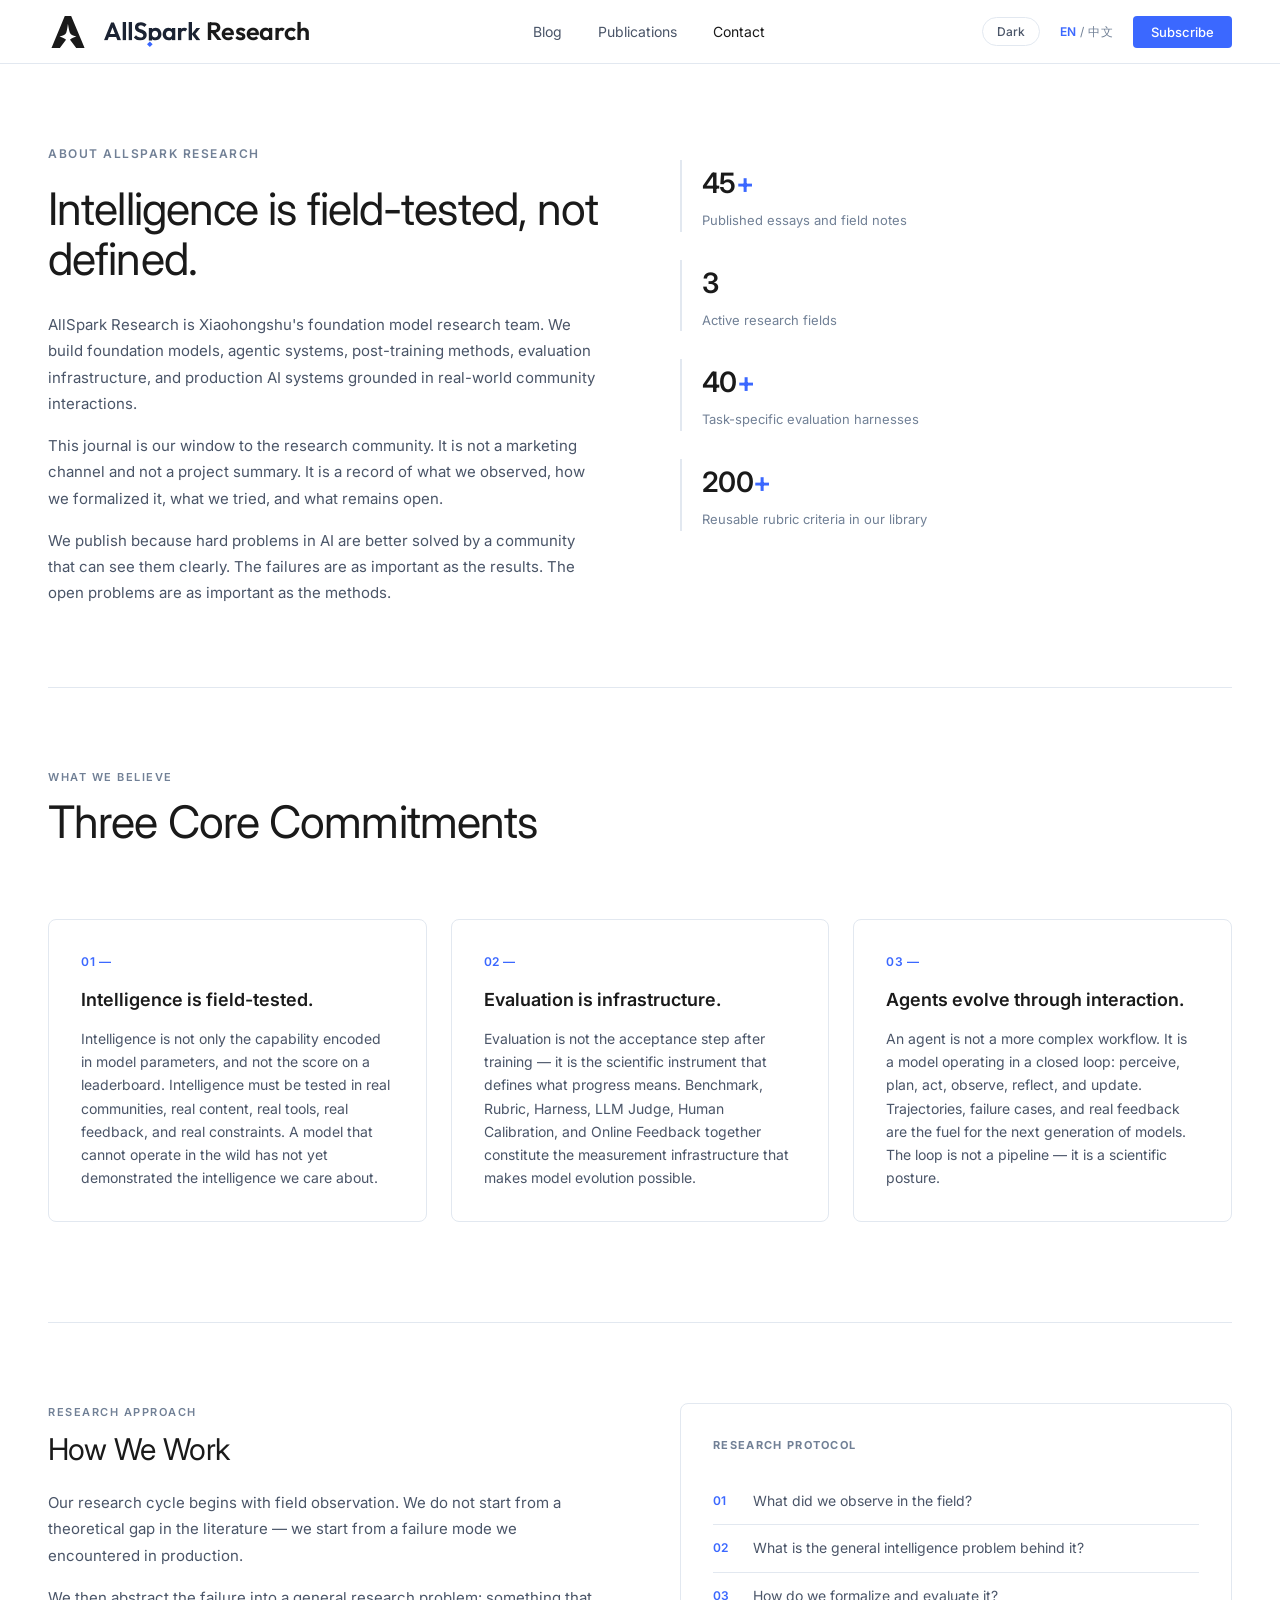
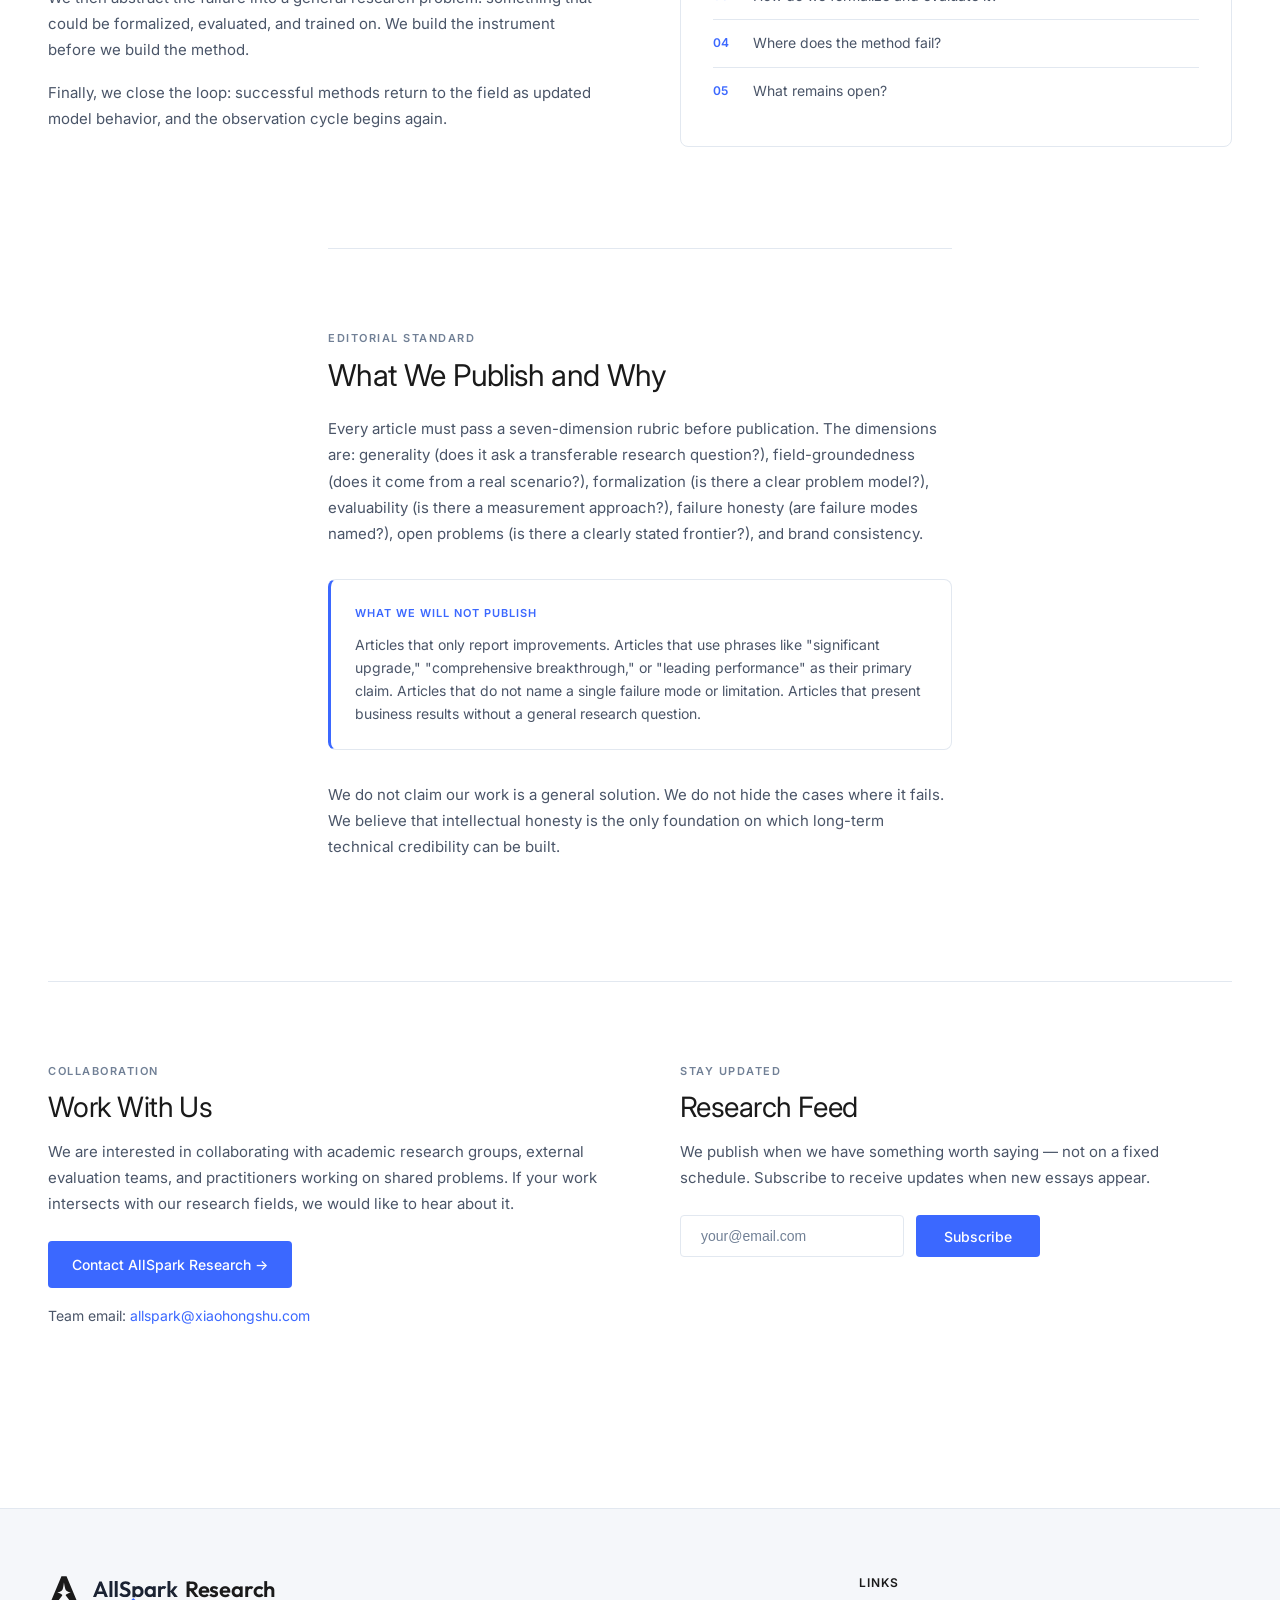
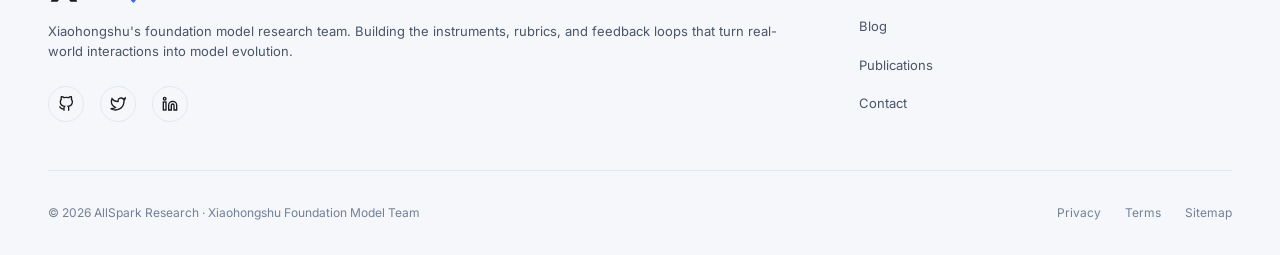
==== commit 4b874f7b: "Contact: team email allspark@xiaohongshu.com; clear essay list; remove article hero animation" ====
--- a/about.html
+++ b/about.html
@@ -418,9 +418,13 @@
         teams, and practitioners working on shared problems. If your work intersects with our
         research fields, we would like to hear about it.
       </p>
-      <a href="mailto:allspark-research@xiaohongshu.com" class="btn-primary" data-i18n="about.contact.btn">
+      <a href="mailto:allspark@xiaohongshu.com" class="btn-primary" data-i18n="about.contact.btn">
         Contact AllSpark Research →
       </a>
+      <p class="contact-email" style="margin-top:16px;font-size:14px;color:var(--text-secondary);">
+        <span data-i18n="about.contact.email">Team email</span>:
+        <a href="mailto:allspark@xiaohongshu.com" style="color:var(--accent);">allspark@xiaohongshu.com</a>
+      </p>
     </div>
     <div>
       <div class="section-label" data-i18n="about.contact.label2">Stay Updated</div>
@@ -466,7 +470,7 @@
       <ul class="footer-links">
         <li><a href="field-notes.html" data-i18n="footer.blog">Blog</a></li>
         <li><a href="publications.html" data-i18n="footer.publications">Publications</a></li>
-        <li><a href="mailto:allspark-research@xiaohongshu.com" data-i18n="footer.contact">Contact</a></li>
+        <li><a href="mailto:allspark@xiaohongshu.com" data-i18n="footer.contact">Contact</a></li>
       </ul>
     </div>
   </div>
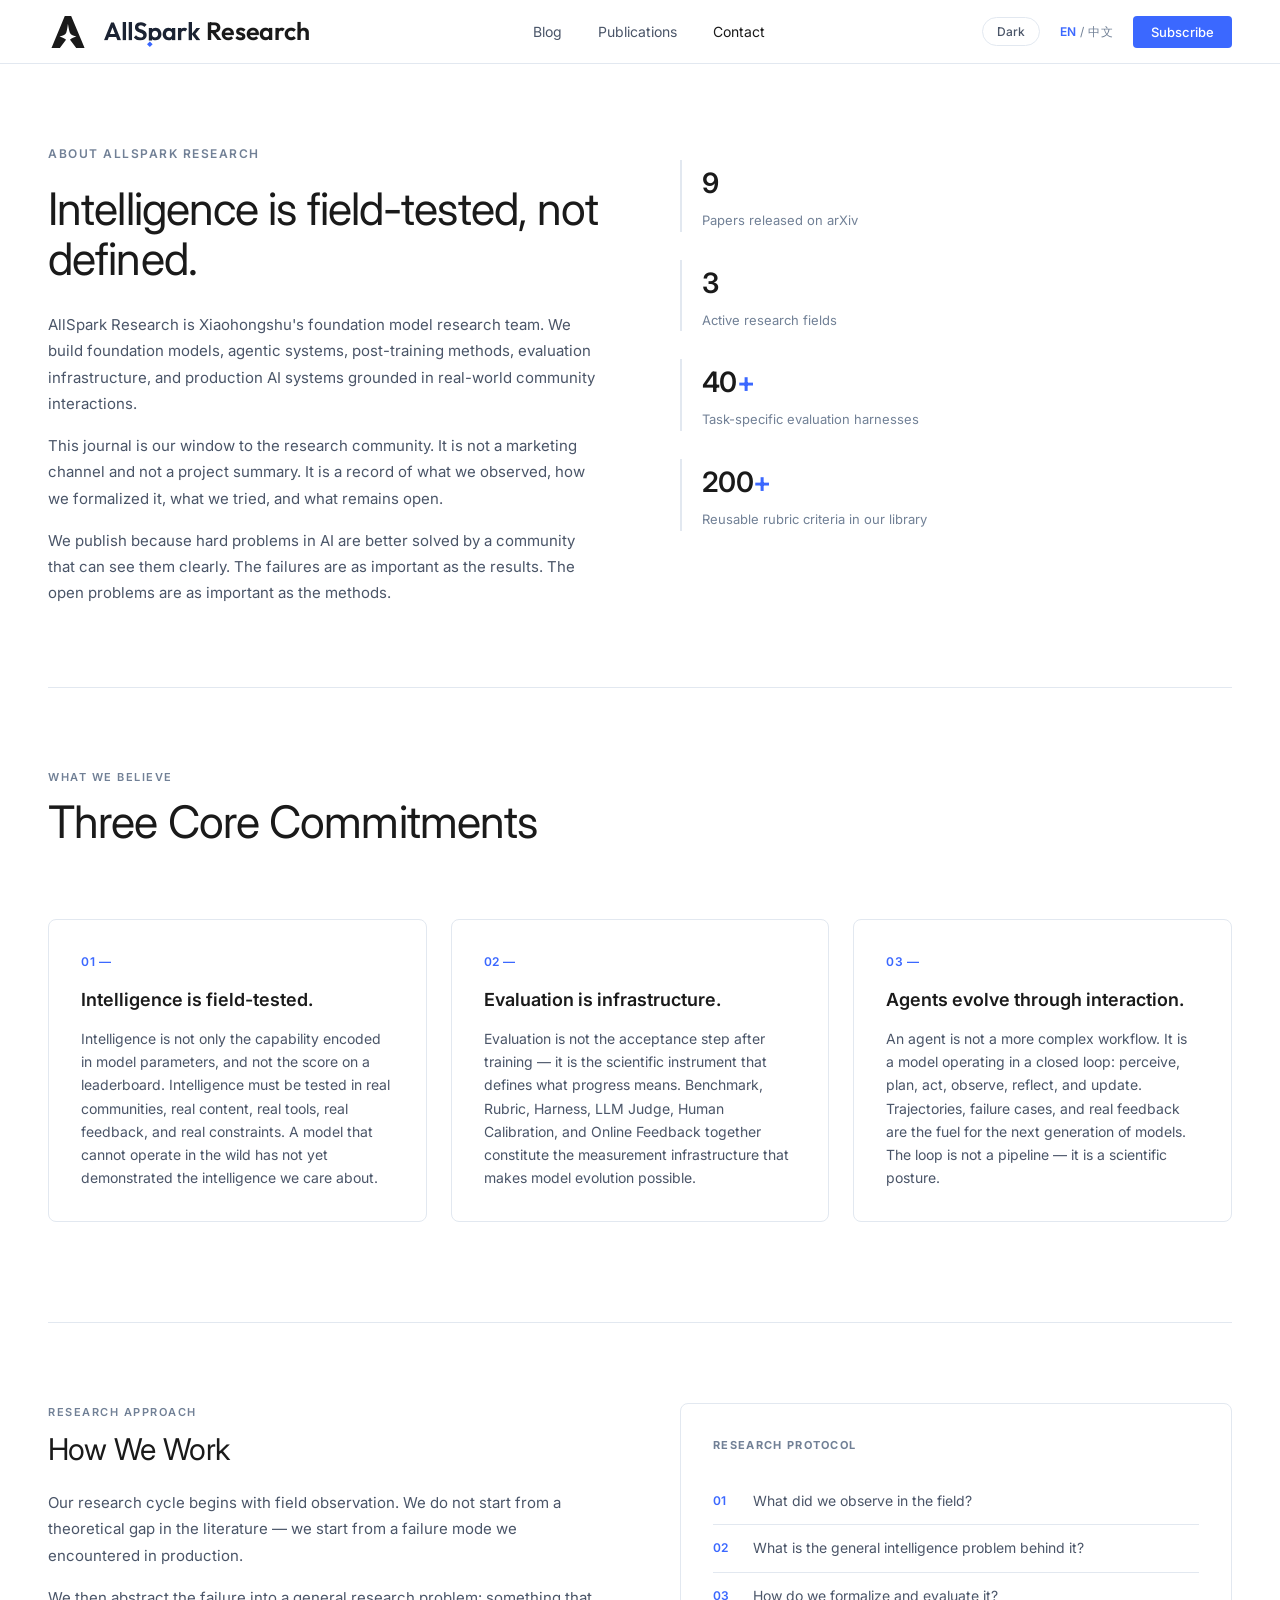
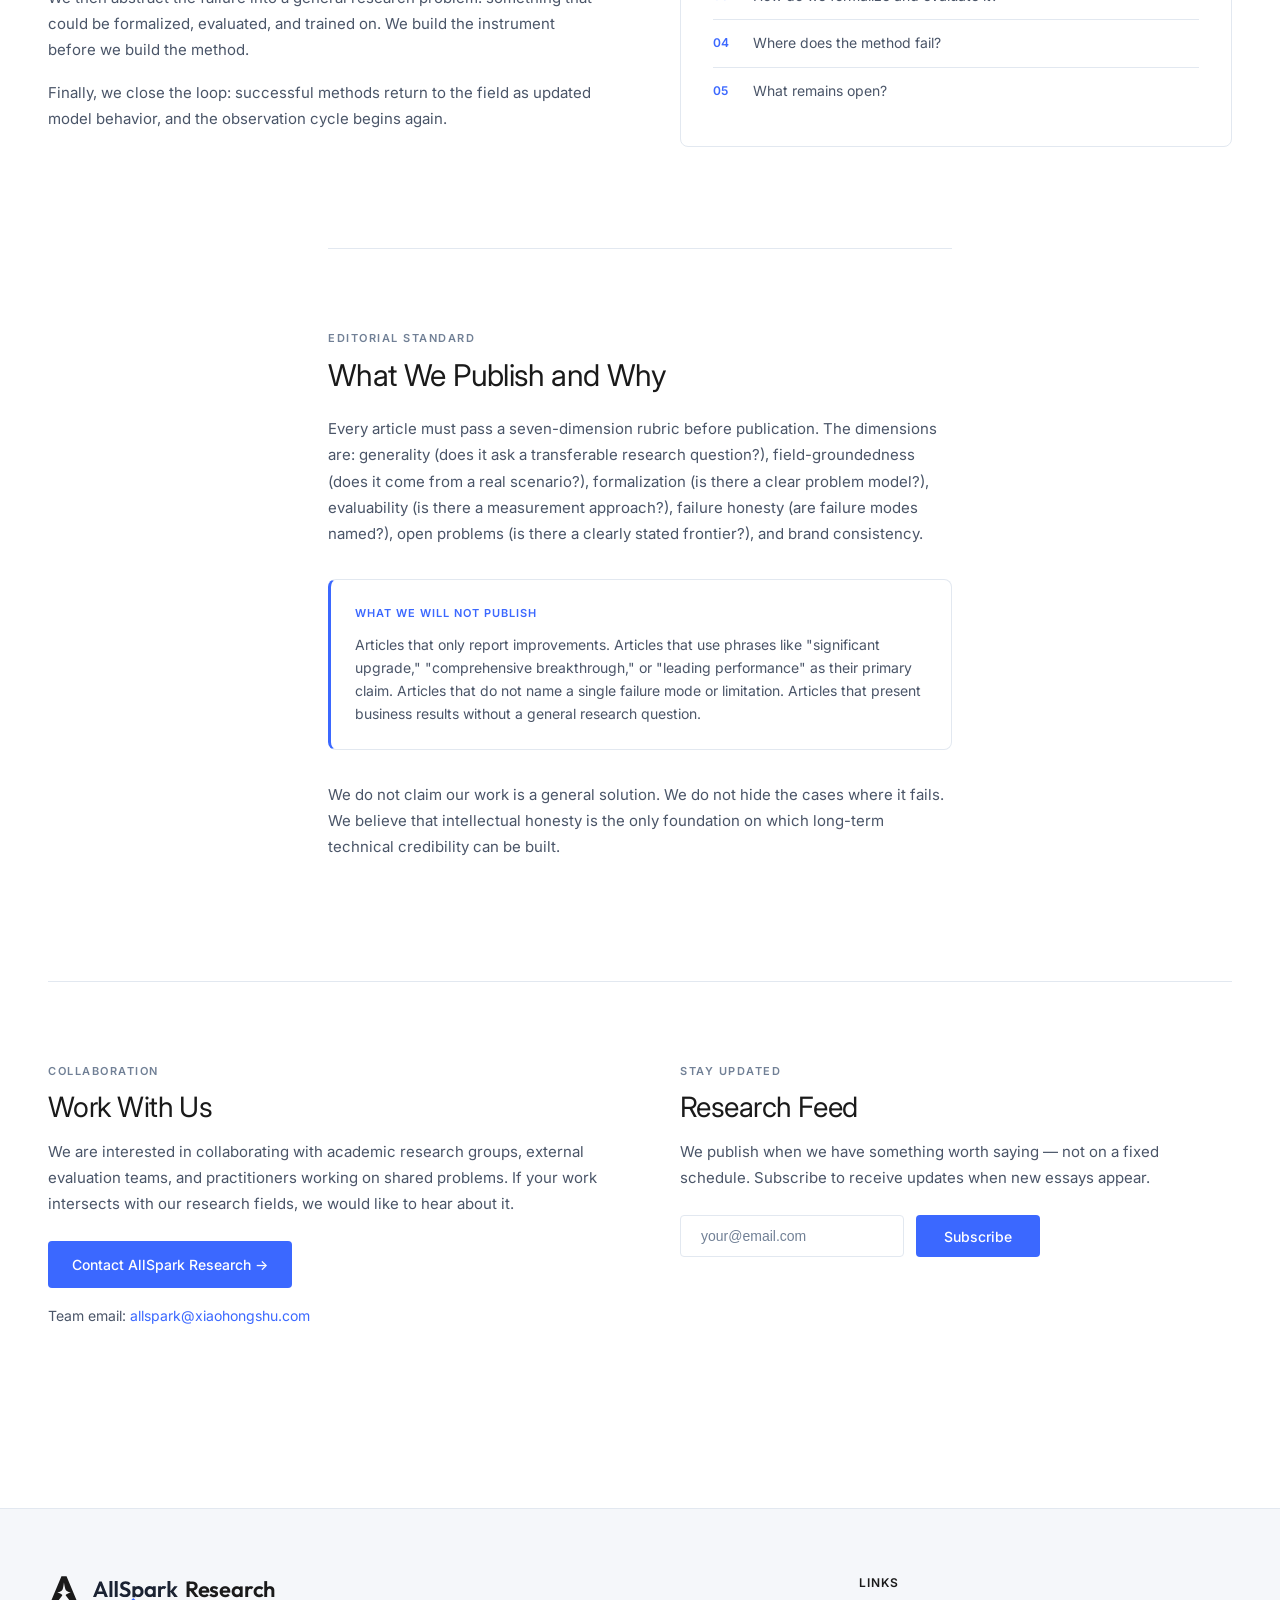
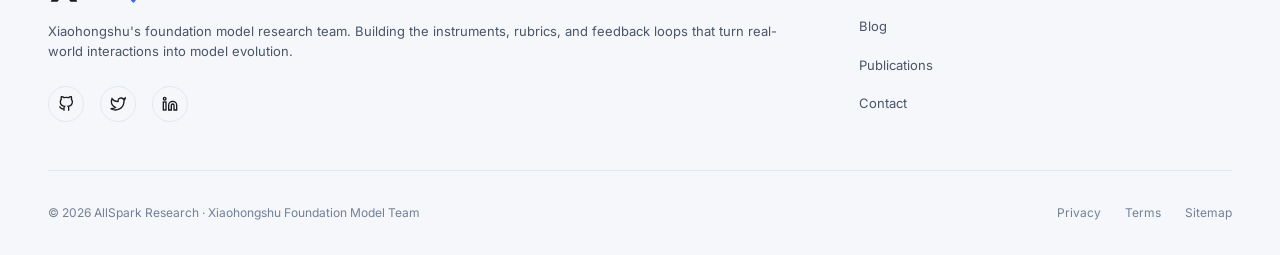
==== commit 7dd26cca: "Align copy with empty essay list: field links, related/featured essays, about stats" ====
--- a/about.html
+++ b/about.html
@@ -268,7 +268,7 @@
   </div>
   <div class="mission-stats">
     <div class="stat-item">
-      <div class="stat-num">45<span>+</span></div>
+      <div class="stat-num">9</div>
       <div class="stat-label" data-i18n="about.stat1.label">Published essays and field notes</div>
     </div>
     <div class="stat-item">
@@ -485,7 +485,7 @@
 </footer>
 
 <script src="constellation-viz.js"></script>
-<script src="i18n.js?v=1792631698000"></script>
+<script src="i18n.js?v=1792634937000"></script>
 <script src="main.js?v=1787295424726"></script>
 <script src="logos.js?v=1787644916116"></script>
 </body>
